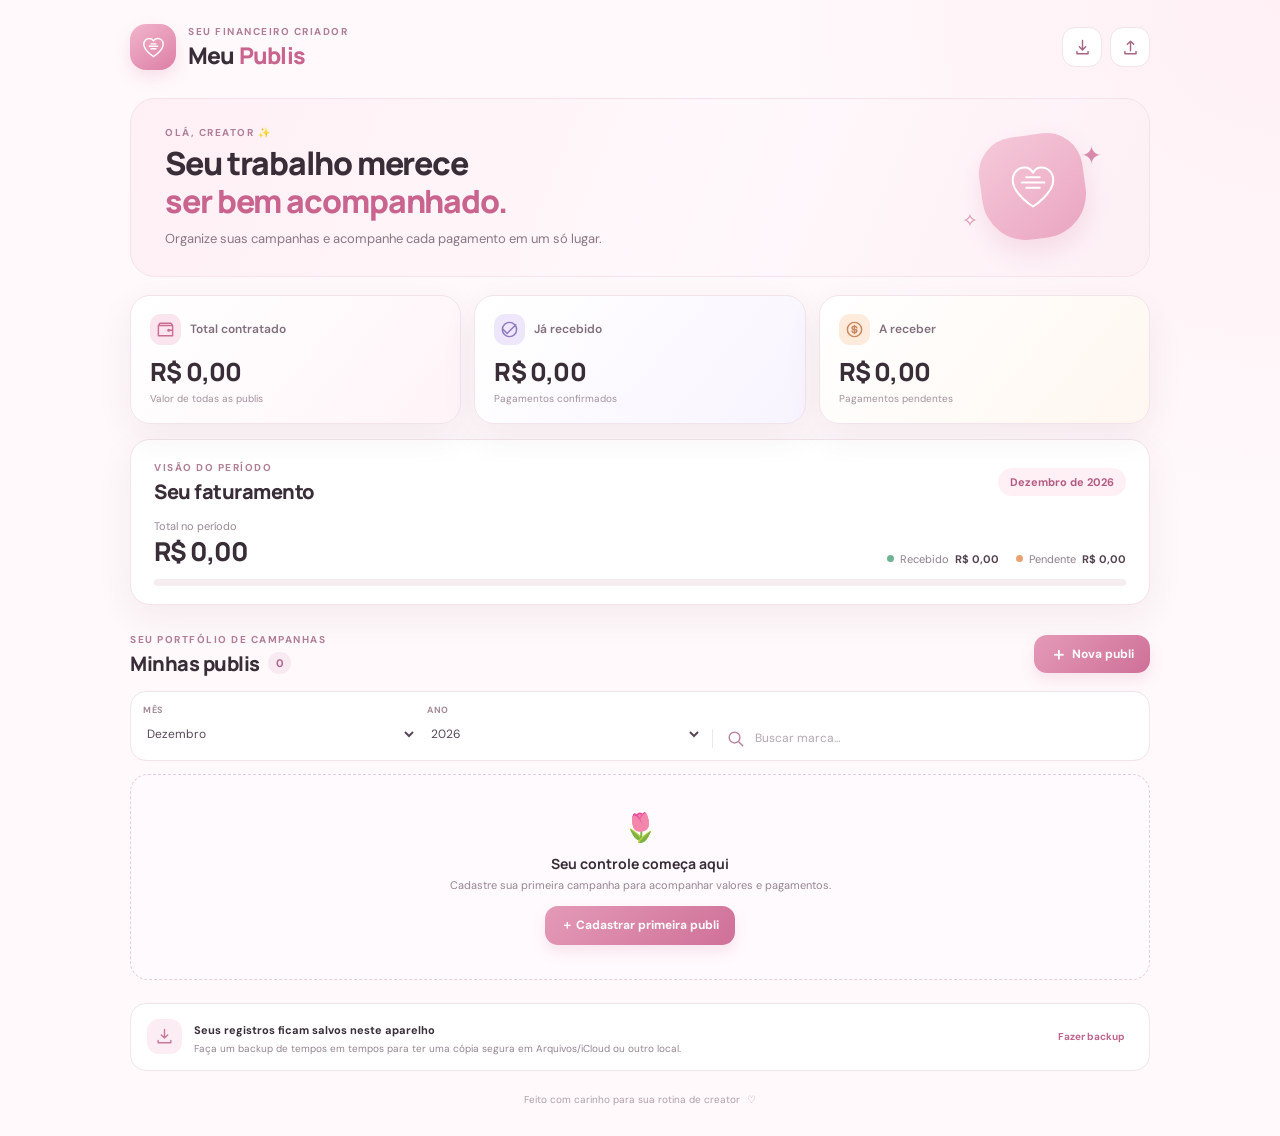
==== index.html @ b31a3805 "Add files via upload" ====
<!doctype html>
<html lang="pt-BR">
<head>
  <meta charset="utf-8">
  <meta name="viewport" content="width=device-width, initial-scale=1, viewport-fit=cover">
  <meta name="theme-color" content="#fff7fa">
  <meta name="description" content="Controle financeiro das suas publis, campanhas e pagamentos.">
  <meta name="apple-mobile-web-app-capable" content="yes">
  <meta name="apple-mobile-web-app-status-bar-style" content="default">
  <meta name="apple-mobile-web-app-title" content="Meu Publis">
  <link rel="manifest" href="manifest.webmanifest">
  <link rel="icon" href="icon.svg" type="image/svg+xml">
  <link rel="apple-touch-icon" href="apple-touch-icon.png">
  <link rel="stylesheet" href="styles.css">
  <title>Meu Publis — Controle financeiro</title>
</head>
<body>
  <div class="app-shell">
    <header class="topbar">
      <div class="brand-lockup">
        <div class="brand-mark" aria-hidden="true">
          <svg viewBox="0 0 48 48" role="img"><path d="M24 39S8 29 8 18.5C8 12.8 12.2 9 17.2 9c3.1 0 5.5 1.7 6.8 4.1C25.3 10.7 27.7 9 30.8 9 35.8 9 40 12.8 40 18.5 40 29 24 39 24 39Z"/><path d="M17 22h14M20 18h8M20 26h8"/></svg>
        </div>
        <div>
          <p class="eyebrow">SEU FINANCEIRO CRIADOR</p>
          <h1>Meu <span>Publis</span></h1>
        </div>
      </div>
      <div class="top-actions">
        <button class="icon-button" id="exportButton" aria-label="Exportar backup" title="Exportar backup">
          <svg viewBox="0 0 24 24" aria-hidden="true"><path d="M12 3v12m0 0 4-4m-4 4-4-4M5 17v3h14v-3"/></svg>
        </button>
        <button class="icon-button" id="importButton" aria-label="Restaurar backup" title="Restaurar backup">
          <svg viewBox="0 0 24 24" aria-hidden="true"><path d="M12 16V4m0 0 4 4m-4-4L8 8M5 17v3h14v-3"/></svg>
        </button>
        <input id="importFile" type="file" accept=".json,application/json" hidden>
      </div>
    </header>

    <main>
      <section class="welcome-row">
        <div>
          <p class="eyebrow">OLÁ, CREATOR ✨</p>
          <h2>Seu trabalho merece<br><span>ser bem acompanhado.</span></h2>
          <p class="welcome-copy">Organize suas campanhas e acompanhe cada pagamento em um só lugar.</p>
        </div>
        <div class="welcome-art" aria-hidden="true">
          <span class="sparkle sparkle-one">✦</span>
          <span class="sparkle sparkle-two">✧</span>
          <div class="art-circle"><svg viewBox="0 0 80 80"><path d="M40 66S13 49 13 31c0-10 7-17 16-17 5 0 9 3 11 7 2-4 6-7 11-7 9 0 16 7 16 17 0 18-27 35-27 35Z"/><path d="M25 34h30M31 27h18M31 41h18"/></svg></div>
        </div>
      </section>

      <section class="stats-grid" aria-label="Resumo financeiro geral">
        <article class="stat-card stat-pink">
          <div class="stat-head"><span class="stat-icon"><svg viewBox="0 0 24 24"><path d="M3 7h18v13H3zM3 7l2-3h14l2 3M16 13h5"/><circle cx="16" cy="13" r="1"/></svg></span><span class="stat-label">Total contratado</span></div>
          <strong id="totalContracted">R$ 0,00</strong>
          <small>Valor de todas as publis</small>
        </article>
        <article class="stat-card stat-lilac">
          <div class="stat-head"><span class="stat-icon"><svg viewBox="0 0 24 24"><path d="M20 6 9 17l-5-5"/><circle cx="12" cy="12" r="9"/></svg></span><span class="stat-label">Já recebido</span></div>
          <strong id="totalReceived">R$ 0,00</strong>
          <small>Pagamentos confirmados</small>
        </article>
        <article class="stat-card stat-peach">
          <div class="stat-head"><span class="stat-icon"><svg viewBox="0 0 24 24"><circle cx="12" cy="12" r="9"/><path d="M12 7v10m3-7c0-1.1-1.3-2-3-2s-3 .9-3 2 1 2 3 2 3 .9 3 2-1.3 2-3 2-3-.9-3-2"/></svg></span><span class="stat-label">A receber</span></div>
          <strong id="totalPending">R$ 0,00</strong>
          <small>Pagamentos pendentes</small>
        </article>
      </section>

      <section class="period-panel">
        <div class="section-title-row">
          <div>
            <p class="eyebrow">VISÃO DO PERÍODO</p>
            <h3>Seu faturamento</h3>
          </div>
          <span class="period-chip" id="periodLabel">Este mês</span>
        </div>
        <div class="period-total-row">
          <div>
            <span class="muted-label">Total no período</span>
            <strong id="periodTotal">R$ 0,00</strong>
          </div>
          <div class="period-mini-stats">
            <div><span class="dot dot-green"></span><span>Recebido <b id="periodReceived">R$ 0,00</b></span></div>
            <div><span class="dot dot-orange"></span><span>Pendente <b id="periodPending">R$ 0,00</b></span></div>
          </div>
        </div>
        <div class="progress-track"><div id="periodProgress" class="progress-fill" style="width:0%"></div></div>
      </section>

      <section class="campaign-section">
        <div class="section-title-row list-heading">
          <div>
            <p class="eyebrow">SEU PORTFÓLIO DE CAMPANHAS</p>
            <h3>Minhas publis <span id="campaignCount" class="count-pill">0</span></h3>
          </div>
          <button class="primary-button" id="newCampaignButton"><span class="plus">＋</span> Nova publi</button>
        </div>

        <div class="filters-card">
          <label class="filter-field"><span>Mês</span><select id="monthFilter" aria-label="Filtrar por mês">
            <option value="all">Todos os meses</option>
            <option value="0">Janeiro</option><option value="1">Fevereiro</option><option value="2">Março</option><option value="3">Abril</option><option value="4">Maio</option><option value="5">Junho</option><option value="6">Julho</option><option value="7">Agosto</option><option value="8">Setembro</option><option value="9">Outubro</option><option value="10">Novembro</option><option value="11">Dezembro</option>
          </select></label>
          <label class="filter-field"><span>Ano</span><select id="yearFilter" aria-label="Filtrar por ano"><option value="all">Todos os anos</option></select></label>
          <label class="search-field"><span class="sr-only">Buscar marca ou entrega</span><svg viewBox="0 0 24 24" aria-hidden="true"><circle cx="10.8" cy="10.8" r="6.8"/><path d="m16 16 5 5"/></svg><input id="searchInput" type="search" placeholder="Buscar marca..." autocomplete="off"></label>
        </div>

        <div id="campaignList" class="campaign-list" aria-live="polite"></div>
      </section>

      <section class="backup-note">
        <div class="backup-icon"><svg viewBox="0 0 24 24"><path d="M12 3v11m0 0 4-4m-4 4-4-4M4 17v3h16v-3"/></svg></div>
        <div><strong>Seus registros ficam salvos neste aparelho</strong><p>Faça um backup de tempos em tempos para ter uma cópia segura em Arquivos/iCloud ou outro local.</p></div>
        <button id="backupNoteButton" class="text-button">Fazer backup</button>
      </section>
    </main>

    <footer class="app-footer"><span>Feito com carinho para sua rotina de creator</span><span>♡</span></footer>
  </div>

  <div class="modal-backdrop" id="campaignModal" hidden>
    <section class="modal-card" role="dialog" aria-modal="true" aria-labelledby="modalTitle">
      <div class="modal-header"><div><p class="eyebrow">NOVA CAMPANHA</p><h2 id="modalTitle">Cadastrar publi</h2></div><button class="close-button" id="closeModalButton" aria-label="Fechar">×</button></div>
      <form id="campaignForm">
        <input id="campaignId" type="hidden">
        <label class="form-field"><span>Marca ou cliente <b>*</b></span><input id="brandInput" type="text" maxlength="90" placeholder="Ex.: Ruby Rose" required></label>
        <div class="form-row">
          <label class="form-field"><span>Valor da publi (R$) <b>*</b></span><input id="amountInput" type="number" min="0.01" step="0.01" inputmode="decimal" placeholder="0,00" required></label>
          <label class="form-field"><span>Data da campanha <b>*</b></span><input id="dateInput" type="date" required></label>
        </div>
        <label class="form-field"><span>Tipo de entrega <b>*</b></span><select id="deliveryInput" required>
          <option value="">Selecione uma entrega</option><option>Reels</option><option>Stories</option><option>UGC</option><option>Provador</option><option>Reels + Stories</option><option>Combo de conteúdos</option><option>Foto / Carrossel</option><option>Presença em evento</option><option>Outro</option>
        </select></label>
        <label class="form-field"><span>Detalhes da entrega <small>(opcional)</small></span><textarea id="detailsInput" rows="2" maxlength="350" placeholder="Ex.: 1 Reels + 3 Stories, com cupom... "></textarea></label>
        <fieldset class="payment-fieldset"><legend>Status do pagamento</legend>
          <label class="status-option"><input type="radio" name="paymentStatus" value="pending" checked><span class="status-radio"></span><span><b>Pendente</b><small>Ainda falta receber</small></span></label>
          <label class="status-option"><input type="radio" name="paymentStatus" value="received"><span class="status-radio"></span><span><b>Recebido</b><small>Pagamento confirmado</small></span></label>
        </fieldset>
        <div class="modal-actions"><button type="button" class="secondary-button" id="cancelModalButton">Cancelar</button><button type="submit" class="primary-button">Salvar publi</button></div>
      </form>
    </section>
  </div>

  <div class="toast" id="toast" role="status" aria-live="polite"></div>
  <script src="app.js" defer></script>
</body>
</html>
---- styles.css ----
@import url('https://fonts.googleapis.com/css2?family=DM+Sans:wght@400;500;600;700&family=Manrope:wght@400;500;600;700;800&display=swap');
:root{--ink:#392d38;--muted:#8d7d89;--pink:#df7fa5;--pink-dark:#c8648e;--pink-light:#fff0f5;--line:#f1e4eb;--white:#fff;--green:#4b9b78;--orange:#d98b58;--shadow:0 12px 34px rgba(111,69,90,.08)}
*{box-sizing:border-box}html{min-height:100%;background:#fff9fb}body{margin:0;color:var(--ink);font-family:'DM Sans',-apple-system,BlinkMacSystemFont,'Segoe UI',sans-serif;background:radial-gradient(circle at 100% 0%,#fff0f5 0,transparent 33rem),#fff9fb;min-height:100vh}button,input,select,textarea{font:inherit}button{cursor:pointer}.app-shell{width:min(100%,1080px);margin:0 auto;padding:24px 30px 26px}.topbar{display:flex;align-items:center;justify-content:space-between;margin-bottom:28px}.brand-lockup{display:flex;align-items:center;gap:12px}.brand-mark{width:46px;height:46px;border-radius:16px;background:linear-gradient(145deg,#f2b5cc,#dc7fa5);display:grid;place-items:center;box-shadow:0 7px 16px #dc7fa533}.brand-mark svg{width:29px;fill:none;stroke:#fff;stroke-width:2.3;stroke-linecap:round;stroke-linejoin:round}.eyebrow{margin:0 0 5px;color:#b07d96;font-size:10px;font-weight:700;letter-spacing:1.5px}.brand-lockup h1{font:800 23px/1.1 Manrope,sans-serif;margin:0;letter-spacing:-.8px}.brand-lockup h1 span,.welcome-row h2 span{color:var(--pink-dark)}.top-actions{display:flex;gap:8px}.icon-button{width:40px;height:40px;border-radius:13px;border:1px solid var(--line);background:#fff;color:#a76586;display:grid;place-items:center;transition:.2s}.icon-button:hover{background:var(--pink-light);border-color:#edc8d8}.icon-button svg,.stat-icon svg,.backup-icon svg,.search-field svg{width:19px;height:19px;fill:none;stroke:currentColor;stroke-width:1.8;stroke-linecap:round;stroke-linejoin:round}.welcome-row{display:flex;justify-content:space-between;align-items:center;background:linear-gradient(112deg,#fff0f5,#fff8fb 58%,#fdf0f5);border:1px solid #f8e3ec;border-radius:25px;padding:27px 34px;margin-bottom:18px;overflow:hidden;position:relative}.welcome-row h2{font:800 clamp(24px,4vw,32px)/1.2 Manrope,sans-serif;letter-spacing:-1.1px;margin:0 0 8px}.welcome-copy{font-size:13px;color:#8b7784;margin:0;max-width:470px;line-height:1.55}.welcome-art{width:145px;height:110px;position:relative;display:grid;place-items:center;margin-right:10px}.art-circle{height:104px;width:104px;border-radius:36px 36px 44px 44px;transform:rotate(-8deg);display:grid;place-items:center;background:linear-gradient(145deg,#f5c9da,#eaa5c0);box-shadow:0 12px 24px #d87ea533}.art-circle svg{width:60px;fill:none;stroke:#fff;stroke-width:2.7;stroke-linecap:round;stroke-linejoin:round;transform:rotate(8deg)}.sparkle{position:absolute;color:#d98aac;font-size:25px}.sparkle-one{right:3px;top:7px}.sparkle-two{left:2px;bottom:9px;font-size:19px}.stats-grid{display:grid;grid-template-columns:repeat(3,1fr);gap:13px;margin-bottom:15px}.stat-card{border:1px solid var(--line);border-radius:20px;padding:18px 19px;background:#fff;box-shadow:var(--shadow);min-width:0}.stat-pink{background:linear-gradient(130deg,#fff,#fff4f8)}.stat-lilac{background:linear-gradient(130deg,#fff,#f8f4ff)}.stat-peach{background:linear-gradient(130deg,#fff,#fff7f0)}.stat-head{display:flex;align-items:center;gap:9px;margin-bottom:12px}.stat-icon{width:31px;height:31px;border-radius:11px;background:#fae4ed;color:#c96d95;display:grid;place-items:center;flex:0 0 auto}.stat-lilac .stat-icon{background:#eee7fc;color:#8d77bf}.stat-peach .stat-icon{background:#ffebdc;color:#c8885e}.stat-label{font-size:12px;font-weight:600;color:#806f7b}.stat-card strong{font:800 clamp(20px,2.8vw,25px)/1.2 Manrope,sans-serif;display:block;white-space:nowrap;overflow:hidden;text-overflow:ellipsis;letter-spacing:-.8px}.stat-card small{display:block;font-size:10px;color:#a3919c;margin-top:5px}.period-panel{padding:21px 23px 18px;border:1px solid var(--line);border-radius:20px;background:#fff;box-shadow:var(--shadow);margin-bottom:28px}.section-title-row{display:flex;justify-content:space-between;align-items:center;gap:12px}.section-title-row h3{font:800 20px/1.25 Manrope,sans-serif;letter-spacing:-.5px;margin:0}.period-chip{background:#fff0f5;color:#b45b82;border-radius:30px;padding:7px 12px;font-size:11px;font-weight:700}.period-total-row{display:flex;justify-content:space-between;align-items:flex-end;margin:15px 0 13px}.muted-label{display:block;color:#988792;font-size:11px;margin-bottom:4px}.period-total-row>div:first-child strong{font:800 26px/1.1 Manrope,sans-serif;letter-spacing:-1px}.period-mini-stats{display:flex;gap:17px;font-size:11px;color:#8e818b}.period-mini-stats>div{display:flex;align-items:center;gap:6px}.period-mini-stats b{color:#544451;margin-left:3px}.dot{display:inline-block;width:7px;height:7px;border-radius:50%}.dot-green{background:#6eb493}.dot-orange{background:#e8a16f}.progress-track{height:7px;background:#f6edf1;border-radius:20px;overflow:hidden}.progress-fill{height:100%;border-radius:20px;background:linear-gradient(90deg,#e7a0bb,#cb6d98);transition:width .25s}.campaign-section{margin-bottom:23px}.list-heading{margin-bottom:15px}.list-heading h3{display:flex;align-items:center;gap:8px}.count-pill{font:700 11px 'DM Sans',sans-serif;color:#ae6687;background:#f9e9f0;padding:4px 8px;border-radius:20px}.primary-button{border:0;border-radius:13px;background:linear-gradient(135deg,#e49ab7,#cf7098);color:white;padding:11px 16px;font-size:12px;font-weight:700;box-shadow:0 7px 14px #d37b9e2b;transition:transform .15s,filter .15s;display:inline-flex;align-items:center;justify-content:center;gap:5px}.primary-button:hover{filter:brightness(.98);transform:translateY(-1px)}.plus{font-size:17px;line-height:12px}.filters-card{display:grid;grid-template-columns:1fr 1fr 1.55fr;gap:10px;padding:12px;border:1px solid var(--line);background:#fff;border-radius:16px;margin-bottom:13px}.filter-field{display:flex;flex-direction:column;gap:4px;min-width:0}.filter-field span{font-size:9px;font-weight:700;letter-spacing:.5px;text-transform:uppercase;color:#a48c99}.filter-field select,.search-field input{border:0;outline:0;background:#fff;color:#594957;font-size:12px;width:100%;min-width:0}.filter-field select{height:28px}.search-field{align-self:end;display:flex;align-items:center;gap:8px;border-left:1px solid var(--line);padding-left:13px;min-width:0}.search-field svg{color:#ba85a0;flex:0 0 auto}.search-field input::placeholder{color:#b6a7b0}.campaign-list{display:grid;gap:10px}.campaign-card{background:#fff;border:1px solid var(--line);border-radius:17px;padding:15px 17px;display:grid;grid-template-columns:minmax(0,1fr) auto;gap:12px;box-shadow:0 5px 17px rgba(111,69,90,.045)}.campaign-main{min-width:0}.campaign-title-row{display:flex;align-items:center;gap:9px;flex-wrap:wrap;margin-bottom:6px}.campaign-title{font:700 14px/1.3 Manrope,sans-serif;overflow-wrap:anywhere}.status-badge{font-size:9px;font-weight:700;border-radius:30px;padding:5px 8px;white-space:nowrap}.status-pending{background:#fff1e6;color:#bf7947}.status-received{background:#eaf6ef;color:#4d9574}.campaign-meta{display:flex;flex-wrap:wrap;gap:7px 13px;color:#94838e;font-size:10px}.campaign-meta span{display:inline-flex;align-items:center;gap:4px}.campaign-meta svg{width:12px;height:12px;stroke:currentColor;fill:none;stroke-width:1.8}.campaign-details{font-size:11px;color:#8f7f89;margin:8px 0 0;line-height:1.45;overflow-wrap:anywhere}.campaign-side{display:flex;flex-direction:column;align-items:flex-end;justify-content:space-between;gap:12px}.campaign-amount{font:800 16px Manrope,sans-serif;white-space:nowrap;color:#4d3d49}.card-actions{display:flex;gap:5px}.small-action{border:1px solid #f1e2e9;background:#fffafd;border-radius:9px;color:#a66b87;padding:6px 8px;font-size:10px;font-weight:600}.small-action:hover{background:#fff0f5}.empty-state{padding:34px 18px;border:1px dashed #ebccd9;border-radius:18px;text-align:center;background:#fffafd}.empty-emoji{font-size:28px;margin-bottom:8px}.empty-state strong{font:700 14px Manrope,sans-serif;display:block;margin-bottom:5px}.empty-state p{font-size:11px;color:#968691;margin:0 0 14px}.backup-note{display:flex;align-items:center;gap:12px;padding:14px 16px;background:#fff;border:1px solid var(--line);border-radius:16px}.backup-icon{width:35px;height:35px;border-radius:12px;background:#fbedf3;color:#c9789b;display:grid;place-items:center;flex:0 0 auto}.backup-note strong{font-size:11px}.backup-note p{font-size:10px;color:#958590;margin:3px 0 0;line-height:1.4}.text-button{margin-left:auto;border:0;background:none;color:#bd658d;font-weight:700;font-size:10px;white-space:nowrap;padding:8px}.app-footer{display:flex;justify-content:center;gap:7px;color:#b09eaa;font-size:10px;padding:22px 0 4px}.app-footer span:last-child{color:#d78aaa}.modal-backdrop{position:fixed;inset:0;background:rgba(54,37,49,.42);z-index:20;display:flex;align-items:center;justify-content:center;padding:18px;overflow:auto}.modal-backdrop[hidden]{display:none}.modal-card{width:min(100%,520px);max-height:min(92dvh,850px);overflow:auto;background:#fff;border-radius:23px;padding:23px 24px;box-shadow:0 24px 80px #4222383b;animation:pop .18s ease}@keyframes pop{from{opacity:0;transform:translateY(9px)}to{opacity:1;transform:translateY(0)}}.modal-header{display:flex;justify-content:space-between;align-items:flex-start;margin-bottom:19px}.modal-header h2{font:800 22px Manrope,sans-serif;margin:0;letter-spacing:-.7px}.close-button{border:0;background:#fff2f6;color:#a65f80;border-radius:50%;width:32px;height:32px;font-size:23px;line-height:1}.form-field{display:flex;flex-direction:column;gap:7px;margin-bottom:13px;min-width:0}.form-field>span,.payment-fieldset legend{font-size:11px;font-weight:700;color:#665362}.form-field b{color:#d6789e}.form-field small{color:#a3929d;font-weight:400}.form-field input,.form-field select,.form-field textarea{width:100%;border:1px solid #efdee7;border-radius:11px;padding:11px 12px;color:#4e3e4a;background:#fffdfd;outline:none;font-size:12px;min-height:41px}.form-field textarea{resize:vertical;line-height:1.4}.form-field input:focus,.form-field select:focus,.form-field textarea:focus{border-color:#d78cab;box-shadow:0 0 0 3px #fbeaf1}.form-row{display:grid;grid-template-columns:1fr 1fr;gap:12px}.payment-fieldset{border:0;padding:0;margin:4px 0 18px}.payment-fieldset legend{margin-bottom:9px}.status-option{display:inline-flex;align-items:center;gap:8px;border:1px solid #f0e3e9;border-radius:12px;padding:9px 12px;margin:0 6px 0 0;cursor:pointer;min-width:145px}.status-option input{position:absolute;opacity:0;pointer-events:none}.status-radio{width:14px;height:14px;border-radius:50%;border:1.5px solid #d5c1cc;position:relative}.status-option input:checked+.status-radio{border-color:#d57c9f}.status-option input:checked+.status-radio:after{content:'';position:absolute;inset:3px;border-radius:50%;background:#d57c9f}.status-option b{display:block;font-size:10px}.status-option small{display:block;font-size:9px;color:#a18f9a;margin-top:2px}.status-option:has(input:checked){background:#fff5f8;border-color:#e9c2d2}.modal-actions{display:flex;justify-content:flex-end;gap:8px;padding-top:5px}.secondary-button{border:1px solid #efdee7;background:#fff;color:#8a7884;border-radius:12px;padding:10px 16px;font-size:11px;font-weight:700}.modal-actions .primary-button{min-width:130px}.toast{position:fixed;z-index:30;left:50%;bottom:22px;transform:translate(-50%,20px);padding:11px 16px;border-radius:12px;background:#493b47;color:#fff;font-size:11px;box-shadow:0 8px 25px #34242f30;opacity:0;pointer-events:none;transition:.22s;max-width:calc(100% - 32px);text-align:center}.toast.show{opacity:1;transform:translate(-50%,0)}.sr-only{position:absolute;width:1px;height:1px;padding:0;margin:-1px;overflow:hidden;clip:rect(0,0,0,0);white-space:nowrap;border:0}
@media(max-width:650px){.app-shell{padding:17px 15px 20px}.topbar{margin-bottom:18px}.brand-mark{width:42px;height:42px}.brand-lockup h1{font-size:21px}.welcome-row{padding:21px 19px;border-radius:21px;margin-bottom:12px}.welcome-row h2{font-size:24px}.welcome-copy{font-size:11px;max-width:260px}.welcome-art{width:90px;height:85px;margin:0 -8px 0 0}.art-circle{width:77px;height:77px;border-radius:27px}.art-circle svg{width:49px}.sparkle-one{right:-2px;top:0}.sparkle-two{left:-2px;bottom:2px}.stats-grid{gap:7px;margin-bottom:11px}.stat-card{padding:12px 10px;border-radius:15px}.stat-head{gap:5px;margin-bottom:10px;align-items:center}.stat-icon{width:25px;height:25px;border-radius:9px}.stat-icon svg{width:15px;height:15px}.stat-label{font-size:9px;line-height:1.2}.stat-card strong{font-size:clamp(13px,4.3vw,18px);letter-spacing:-.6px}.stat-card small{font-size:8px;line-height:1.3}.period-panel{padding:17px 16px 15px;margin-bottom:23px;border-radius:17px}.section-title-row h3{font-size:18px}.period-total-row{margin:14px 0 12px;align-items:flex-start;gap:8px;flex-direction:column}.period-total-row>div:first-child strong{font-size:24px}.period-mini-stats{gap:15px;font-size:10px}.list-heading{align-items:flex-end}.list-heading .eyebrow{font-size:9px;letter-spacing:1px}.list-heading h3{font-size:18px}.primary-button{padding:10px 11px;font-size:10px;border-radius:11px}.filters-card{grid-template-columns:1fr 1fr;gap:9px;padding:10px}.search-field{grid-column:1/-1;border-left:0;border-top:1px solid var(--line);padding:9px 1px 0}.campaign-card{padding:13px;border-radius:15px;gap:7px}.campaign-title{font-size:13px}.campaign-amount{font-size:14px}.campaign-meta{font-size:9px;gap:6px 10px}.campaign-details{font-size:10px}.small-action{font-size:9px;padding:6px}.backup-note{align-items:flex-start;padding:13px;gap:9px}.backup-note strong{font-size:10px}.backup-note p{font-size:9px}.text-button{padding:4px 0;font-size:9px}.app-footer{font-size:9px}.modal-backdrop{align-items:flex-end;padding:0}.modal-card{width:100%;max-height:94dvh;border-radius:23px 23px 0 0;padding:21px 18px calc(18px + env(safe-area-inset-bottom));}.modal-header h2{font-size:20px}.form-row{gap:8px}.form-field input,.form-field select,.form-field textarea{font-size:16px}.status-option{min-width:calc(50% - 5px);margin-right:4px;padding:9px 8px}.modal-actions{position:sticky;bottom:0;background:#fff;padding:10px 0 max(5px,env(safe-area-inset-bottom))}.modal-actions .primary-button,.secondary-button{font-size:11px}.toast{bottom:calc(14px + env(safe-area-inset-bottom))}}
@media(max-width:370px){.welcome-art{display:none}.stats-grid{grid-template-columns:1fr}.stat-card{padding:13px}.stat-head{margin-bottom:6px}.stat-card strong{font-size:20px}.stat-card small{font-size:9px}.period-mini-stats{flex-direction:column;gap:7px}.campaign-card{grid-template-columns:minmax(0,1fr)}.campaign-side{flex-direction:row;align-items:center}.campaign-side .card-actions{margin-left:auto}}
@media(prefers-reduced-motion:reduce){*,*:before,*:after{animation-duration:.01ms!important;transition-duration:.01ms!important;scroll-behavior:auto!important}}
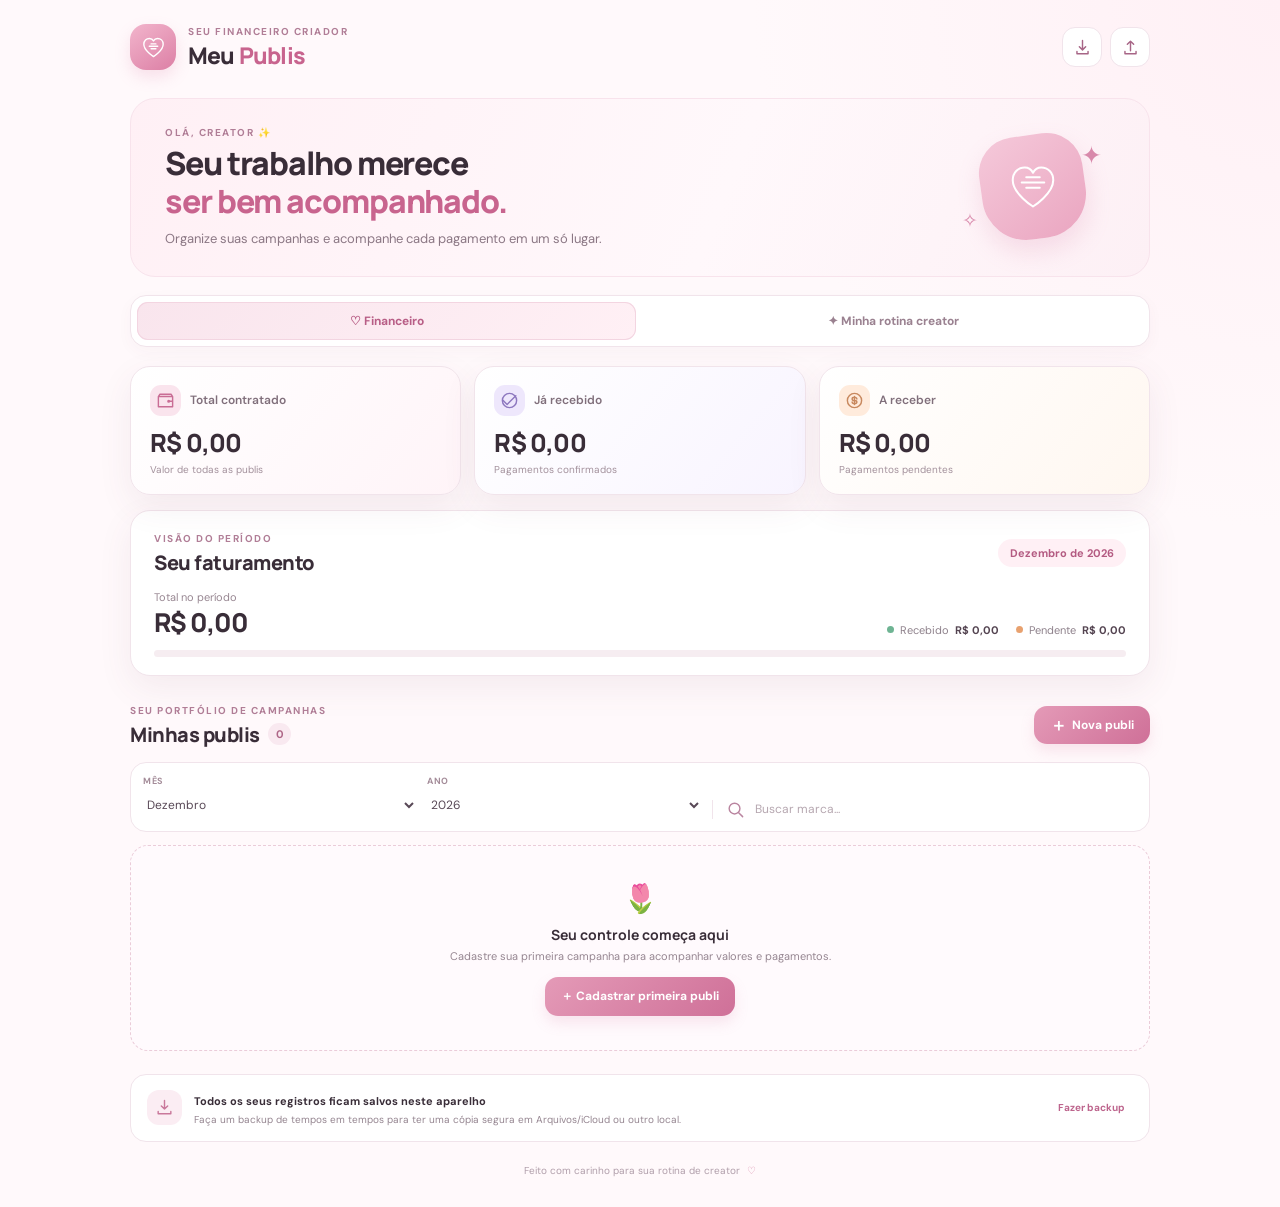
==== commit 181fa34a: "Add files via upload" ====
--- a/index.html
+++ b/index.html
@@ -4,7 +4,7 @@
   <meta charset="utf-8">
   <meta name="viewport" content="width=device-width, initial-scale=1, viewport-fit=cover">
   <meta name="theme-color" content="#fff7fa">
-  <meta name="description" content="Controle financeiro das suas publis, campanhas e pagamentos.">
+  <meta name="description" content="Organize seu financeiro, permutas, eventos, reuniões e afiliações como creator.">
   <meta name="apple-mobile-web-app-capable" content="yes">
   <meta name="apple-mobile-web-app-status-bar-style" content="default">
   <meta name="apple-mobile-web-app-title" content="Meu Publis">
@@ -12,7 +12,7 @@
   <link rel="icon" href="icon.svg" type="image/svg+xml">
   <link rel="apple-touch-icon" href="apple-touch-icon.png">
   <link rel="stylesheet" href="styles.css">
-  <title>Meu Publis — Controle financeiro</title>
+  <title>Meu Publis — Painel da Creator</title>
 </head>
 <body>
   <div class="app-shell">
@@ -51,6 +51,12 @@
         </div>
       </section>
 
+      <nav class="main-tabs" aria-label="Áreas do Meu Publis">
+        <button class="main-tab active" id="financeTab" type="button" aria-current="page">♡ Financeiro</button>
+        <button class="main-tab" id="creatorTab" type="button">✦ Minha rotina creator</button>
+      </nav>
+
+      <div id="financePage">
       <section class="stats-grid" aria-label="Resumo financeiro geral">
         <article class="stat-card stat-pink">
           <div class="stat-head"><span class="stat-icon"><svg viewBox="0 0 24 24"><path d="M3 7h18v13H3zM3 7l2-3h14l2 3M16 13h5"/><circle cx="16" cy="13" r="1"/></svg></span><span class="stat-label">Total contratado</span></div>
@@ -111,9 +117,44 @@
         <div id="campaignList" class="campaign-list" aria-live="polite"></div>
       </section>
 
+      </div>
+
+      <section id="creatorPage" class="creator-page" hidden>
+        <div class="creator-intro">
+          <div><p class="eyebrow">ALÉM DAS PUBLI</p><h3>Sua rotina de creator</h3><p>Cuide das parcerias, experiências, compromissos e oportunidades em um só lugar.</p></div>
+          <div class="creator-intro-art" aria-hidden="true">✿</div>
+        </div>
+        <div class="creator-summary-grid">
+          <article class="creator-summary-card"><span class="summary-emoji">🎁</span><span><small>Permutas</small><strong id="permutaCount">0</strong></span></article>
+          <article class="creator-summary-card"><span class="summary-emoji">📍</span><span><small>Eventos</small><strong id="eventCount">0</strong></span></article>
+          <article class="creator-summary-card"><span class="summary-emoji">☕</span><span><small>Reuniões</small><strong id="meetingCount">0</strong></span></article>
+          <article class="creator-summary-card"><span class="summary-emoji">🔗</span><span><small>Afiliações</small><strong id="affiliateCount">0</strong></span></article>
+        </div>
+        <div class="section-title-row creator-list-heading">
+          <div><p class="eyebrow">PARCERIAS E COMPROMISSOS</p><h3>Meu espaço creator <span id="creatorCount" class="count-pill">0</span></h3></div>
+          <button class="primary-button" id="newCreatorItemButton" type="button"><span class="plus">＋</span> Novo registro</button>
+        </div>
+        <div class="creator-filter-bar" role="group" aria-label="Filtrar por categoria">
+          <button type="button" class="category-chip active" data-type-filter="all">Tudo</button>
+          <button type="button" class="category-chip" data-type-filter="permuta">🎁 Permutas</button>
+          <button type="button" class="category-chip" data-type-filter="evento">📍 Eventos</button>
+          <button type="button" class="category-chip" data-type-filter="reuniao">☕ Reuniões</button>
+          <button type="button" class="category-chip" data-type-filter="afiliacao">🔗 Afiliações</button>
+        </div>
+        <div class="filters-card creator-filters-card">
+          <label class="filter-field"><span>Mês</span><select id="creatorMonthFilter" aria-label="Filtrar rotina por mês">
+            <option value="all">Todos os meses</option>
+            <option value="0">Janeiro</option><option value="1">Fevereiro</option><option value="2">Março</option><option value="3">Abril</option><option value="4">Maio</option><option value="5">Junho</option><option value="6">Julho</option><option value="7">Agosto</option><option value="8">Setembro</option><option value="9">Outubro</option><option value="10">Novembro</option><option value="11">Dezembro</option>
+          </select></label>
+          <label class="filter-field"><span>Ano</span><select id="creatorYearFilter" aria-label="Filtrar rotina por ano"><option value="all">Todos os anos</option></select></label>
+          <label class="search-field"><span class="sr-only">Buscar registro creator</span><svg viewBox="0 0 24 24" aria-hidden="true"><circle cx="10.8" cy="10.8" r="6.8"/><path d="m16 16 5 5"/></svg><input id="creatorSearchInput" type="search" placeholder="Buscar marca ou compromisso..." autocomplete="off"></label>
+        </div>
+        <div id="creatorItemList" class="creator-item-list" aria-live="polite"></div>
+      </section>
+
       <section class="backup-note">
         <div class="backup-icon"><svg viewBox="0 0 24 24"><path d="M12 3v11m0 0 4-4m-4 4-4-4M4 17v3h16v-3"/></svg></div>
-        <div><strong>Seus registros ficam salvos neste aparelho</strong><p>Faça um backup de tempos em tempos para ter uma cópia segura em Arquivos/iCloud ou outro local.</p></div>
+        <div><strong>Todos os seus registros ficam salvos neste aparelho</strong><p>Faça um backup de tempos em tempos para ter uma cópia segura em Arquivos/iCloud ou outro local.</p></div>
         <button id="backupNoteButton" class="text-button">Fazer backup</button>
       </section>
     </main>
@@ -144,6 +185,41 @@
     </section>
   </div>
 
+  <div class="modal-backdrop" id="creatorItemModal" hidden>
+    <section class="modal-card creator-modal-card" role="dialog" aria-modal="true" aria-labelledby="creatorModalTitle">
+      <div class="modal-header"><div><p class="eyebrow">SUA ROTINA DE CREATOR</p><h2 id="creatorModalTitle">Novo registro</h2></div><button class="close-button" id="closeCreatorModalButton" aria-label="Fechar">×</button></div>
+      <form id="creatorItemForm">
+        <input id="creatorItemId" type="hidden">
+        <label class="form-field"><span>Categoria <b>*</b></span><select id="creatorTypeInput" required><option value="permuta">🎁 Permuta</option><option value="evento">📍 Evento presencial</option><option value="reuniao">☕ Reunião</option><option value="afiliacao">🔗 Afiliação</option></select></label>
+        <label class="form-field"><span id="creatorTitleLabel">Marca parceira <b>*</b></span><input id="creatorTitleInput" type="text" maxlength="100" placeholder="Ex.: Marca parceira" required></label>
+        <div class="form-row">
+          <label class="form-field"><span id="creatorDateLabel">Data <b>*</b></span><input id="creatorDateInput" type="date" required></label>
+          <label class="form-field"><span>Status</span><select id="creatorStatusInput"></select></label>
+        </div>
+        <div id="permutaFields" class="creator-dynamic-fields">
+          <label class="form-field"><span>Produto ou serviço recebido</span><input id="exchangeItemInput" type="text" maxlength="120" placeholder="Ex.: Kit de skincare"></label>
+          <div class="form-row">
+            <label class="form-field"><span>Valor estimado (R$)</span><input id="exchangeValueInput" type="number" min="0" step="0.01" inputmode="decimal" placeholder="0,00"></label>
+            <label class="form-field"><span>Entrega combinada</span><input id="exchangeDeliveryInput" type="text" maxlength="100" placeholder="Ex.: 1 Reels + Stories"></label>
+          </div>
+        </div>
+        <div id="eventFields" class="creator-dynamic-fields" hidden>
+          <div class="form-row"><label class="form-field"><span>Horário</span><input id="eventTimeInput" type="time"></label><label class="form-field"><span>Local</span><input id="eventPlaceInput" type="text" maxlength="140" placeholder="Endereço ou espaço"></label></div>
+        </div>
+        <div id="meetingFields" class="creator-dynamic-fields" hidden>
+          <div class="form-row"><label class="form-field"><span>Horário</span><input id="meetingTimeInput" type="time"></label><label class="form-field"><span>Link ou local</span><input id="meetingPlaceInput" type="text" maxlength="180" placeholder="Link da reunião ou endereço"></label></div>
+        </div>
+        <div id="affiliateFields" class="creator-dynamic-fields" hidden>
+          <div class="form-row"><label class="form-field"><span>Cupom</span><input id="affiliateCouponInput" type="text" maxlength="60" placeholder="Ex.: LETICIA10"></label><label class="form-field"><span>Comissão (%)</span><input id="affiliateRateInput" type="number" min="0" max="100" step="0.1" inputmode="decimal" placeholder="Ex.: 10"></label></div>
+          <label class="form-field"><span>Link de afiliada</span><input id="affiliateLinkInput" type="url" maxlength="500" placeholder="https://..."></label>
+          <label class="form-field"><span>Vigência até <small>(opcional)</small></span><input id="affiliateEndDateInput" type="date"></label>
+        </div>
+        <label class="form-field"><span>Observações <small>(opcional)</small></span><textarea id="creatorDetailsInput" rows="3" maxlength="500" placeholder="Anote detalhes, contatos, combinados ou próximos passos..."></textarea></label>
+        <div class="modal-actions"><button type="button" class="secondary-button" id="cancelCreatorModalButton">Cancelar</button><button type="submit" class="primary-button">Salvar registro</button></div>
+      </form>
+    </section>
+  </div>
+
   <div class="toast" id="toast" role="status" aria-live="polite"></div>
   <script src="app.js" defer></script>
 </body>
--- a/styles.css
+++ b/styles.css
@@ -4,3 +4,73 @@
 @media(max-width:650px){.app-shell{padding:17px 15px 20px}.topbar{margin-bottom:18px}.brand-mark{width:42px;height:42px}.brand-lockup h1{font-size:21px}.welcome-row{padding:21px 19px;border-radius:21px;margin-bottom:12px}.welcome-row h2{font-size:24px}.welcome-copy{font-size:11px;max-width:260px}.welcome-art{width:90px;height:85px;margin:0 -8px 0 0}.art-circle{width:77px;height:77px;border-radius:27px}.art-circle svg{width:49px}.sparkle-one{right:-2px;top:0}.sparkle-two{left:-2px;bottom:2px}.stats-grid{gap:7px;margin-bottom:11px}.stat-card{padding:12px 10px;border-radius:15px}.stat-head{gap:5px;margin-bottom:10px;align-items:center}.stat-icon{width:25px;height:25px;border-radius:9px}.stat-icon svg{width:15px;height:15px}.stat-label{font-size:9px;line-height:1.2}.stat-card strong{font-size:clamp(13px,4.3vw,18px);letter-spacing:-.6px}.stat-card small{font-size:8px;line-height:1.3}.period-panel{padding:17px 16px 15px;margin-bottom:23px;border-radius:17px}.section-title-row h3{font-size:18px}.period-total-row{margin:14px 0 12px;align-items:flex-start;gap:8px;flex-direction:column}.period-total-row>div:first-child strong{font-size:24px}.period-mini-stats{gap:15px;font-size:10px}.list-heading{align-items:flex-end}.list-heading .eyebrow{font-size:9px;letter-spacing:1px}.list-heading h3{font-size:18px}.primary-button{padding:10px 11px;font-size:10px;border-radius:11px}.filters-card{grid-template-columns:1fr 1fr;gap:9px;padding:10px}.search-field{grid-column:1/-1;border-left:0;border-top:1px solid var(--line);padding:9px 1px 0}.campaign-card{padding:13px;border-radius:15px;gap:7px}.campaign-title{font-size:13px}.campaign-amount{font-size:14px}.campaign-meta{font-size:9px;gap:6px 10px}.campaign-details{font-size:10px}.small-action{font-size:9px;padding:6px}.backup-note{align-items:flex-start;padding:13px;gap:9px}.backup-note strong{font-size:10px}.backup-note p{font-size:9px}.text-button{padding:4px 0;font-size:9px}.app-footer{font-size:9px}.modal-backdrop{align-items:flex-end;padding:0}.modal-card{width:100%;max-height:94dvh;border-radius:23px 23px 0 0;padding:21px 18px calc(18px + env(safe-area-inset-bottom));}.modal-header h2{font-size:20px}.form-row{gap:8px}.form-field input,.form-field select,.form-field textarea{font-size:16px}.status-option{min-width:calc(50% - 5px);margin-right:4px;padding:9px 8px}.modal-actions{position:sticky;bottom:0;background:#fff;padding:10px 0 max(5px,env(safe-area-inset-bottom))}.modal-actions .primary-button,.secondary-button{font-size:11px}.toast{bottom:calc(14px + env(safe-area-inset-bottom))}}
 @media(max-width:370px){.welcome-art{display:none}.stats-grid{grid-template-columns:1fr}.stat-card{padding:13px}.stat-head{margin-bottom:6px}.stat-card strong{font-size:20px}.stat-card small{font-size:9px}.period-mini-stats{flex-direction:column;gap:7px}.campaign-card{grid-template-columns:minmax(0,1fr)}.campaign-side{flex-direction:row;align-items:center}.campaign-side .card-actions{margin-left:auto}}
 @media(prefers-reduced-motion:reduce){*,*:before,*:after{animation-duration:.01ms!important;transition-duration:.01ms!important;scroll-behavior:auto!important}}
+
+/* Área adicional: rotina da creator */
+[hidden]{display:none!important}
+.main-tabs{display:flex;gap:8px;padding:6px;background:#fff;border:1px solid var(--line);border-radius:16px;margin:0 0 19px;box-shadow:0 5px 16px rgba(111,69,90,.035)}
+.main-tab{flex:1;border:0;border-radius:11px;background:transparent;color:#9a8190;padding:11px 14px;font-size:12px;font-weight:700;transition:.18s}
+.main-tab.active{background:linear-gradient(135deg,#f9e5ed,#fff0f5);color:#b85e86;box-shadow:inset 0 0 0 1px #f3d5e1}
+.creator-page{margin-bottom:22px}
+.creator-intro{display:flex;justify-content:space-between;align-items:center;gap:18px;padding:23px 27px;margin-bottom:14px;border:1px solid #f4dfE8;border-radius:21px;background:linear-gradient(112deg,#fff,#fff3f7 65%,#f9efff);overflow:hidden}
+.creator-intro h3{font:800 23px/1.2 Manrope,sans-serif;letter-spacing:-.7px;margin:0 0 6px}
+.creator-intro p:last-child{color:#907d89;font-size:12px;margin:0;line-height:1.5;max-width:560px}
+.creator-intro-art{width:67px;height:67px;display:grid;place-items:center;flex:0 0 auto;border-radius:23px;background:linear-gradient(145deg,#f5c7da,#e9a5c2);color:#fff;font-size:38px;transform:rotate(8deg);box-shadow:0 10px 22px #d87ea52b}
+.creator-summary-grid{display:grid;grid-template-columns:repeat(4,1fr);gap:10px;margin-bottom:25px}
+.creator-summary-card{display:flex;align-items:center;gap:10px;padding:13px 14px;border:1px solid var(--line);border-radius:15px;background:#fff;box-shadow:0 5px 16px rgba(111,69,90,.035);min-width:0}
+.summary-emoji{width:35px;height:35px;border-radius:12px;background:#fff0f5;display:grid;place-items:center;font-size:17px;flex:0 0 auto}
+.creator-summary-card:nth-child(2) .summary-emoji{background:#fff2e9}.creator-summary-card:nth-child(3) .summary-emoji{background:#f1edff}.creator-summary-card:nth-child(4) .summary-emoji{background:#eaf6f0}
+.creator-summary-card small{display:block;color:#998692;font-size:10px;margin-bottom:2px}
+.creator-summary-card strong{font:800 19px/1 Manrope,sans-serif;color:#4c3a48}
+.creator-list-heading{margin-bottom:12px}
+.creator-filter-bar{display:flex;gap:7px;overflow-x:auto;padding:1px 1px 9px;margin-bottom:7px;scrollbar-width:thin}
+.category-chip{border:1px solid #f0e1e8;background:#fff;border-radius:30px;padding:8px 12px;color:#987f8d;font-size:10px;font-weight:700;white-space:nowrap;transition:.16s}
+.category-chip.active{border-color:#e8bfd0;background:#fff0f5;color:#b45e84;box-shadow:0 3px 10px #dc7fa51a}
+.creator-filters-card{margin-bottom:13px}
+.creator-item-list{display:grid;gap:10px}
+.creator-item-card{display:grid;grid-template-columns:39px minmax(0,1fr) auto;align-items:start;gap:12px;padding:15px 16px;background:#fff;border:1px solid var(--line);border-radius:17px;box-shadow:0 5px 17px rgba(111,69,90,.045)}
+.creator-item-icon{width:37px;height:37px;display:grid;place-items:center;border-radius:12px;background:#fff0f5;font-size:18px}
+.creator-evento .creator-item-icon{background:#fff1e8}.creator-reuniao .creator-item-icon{background:#f1edff}.creator-afiliacao .creator-item-icon{background:#eaf6f0}
+.creator-item-main{min-width:0}
+.creator-item-title-row{display:flex;align-items:center;gap:8px;flex-wrap:wrap;margin-bottom:5px}
+.creator-type-label{color:#aa7991;font-size:9px;font-weight:800;text-transform:uppercase;letter-spacing:.7px}
+.creator-status{display:inline-flex;align-items:center;border-radius:20px;padding:4px 8px;background:#f6eff3;color:#947c8a;font-size:9px;font-weight:700}
+.creator-status.status-concluida,.creator-status.status-realizado,.creator-status.status-ativa{background:#eaf6ef;color:#4d9574}
+.creator-status.status-cancelada,.creator-status.status-encerrada{background:#f7ecef;color:#a66c82}
+.creator-status.status-produto-a-caminho,.creator-status.status-produto-recebido,.creator-status.status-confirmado,.creator-status.status-agendada,.creator-status.status-convite-recebido{background:#fff2e7;color:#b77849}
+.creator-item-main h4{font:700 14px/1.3 Manrope,sans-serif;margin:0 0 6px;color:#493947;overflow-wrap:anywhere}
+.creator-item-meta{display:flex;flex-wrap:wrap;gap:6px 12px;color:#92818c;font-size:10px}
+.creator-subline{font-size:10px;line-height:1.45;color:#8c7885;margin:7px 0 0;overflow-wrap:anywhere}
+.creator-link{display:inline-block;margin-top:7px;color:#b85f87;font-size:10px;font-weight:700;text-decoration:none;overflow-wrap:anywhere}
+.creator-link:hover{text-decoration:underline}
+.creator-item-actions{display:flex;gap:5px;align-self:end}
+.creator-backup-note{margin-top:15px}
+.creator-dynamic-fields{padding:10px 12px 1px;margin:2px 0 13px;border:1px solid #f4e5ec;border-radius:13px;background:#fffafd}
+.creator-dynamic-fields .form-field:last-child{margin-bottom:10px}
+.creator-modal-card{width:min(100%,560px)}
+@media(max-width:650px){
+  .main-tabs{margin-bottom:14px;padding:5px;border-radius:14px}
+  .main-tab{padding:10px 7px;font-size:10px}
+  .creator-intro{padding:18px 17px;border-radius:18px}
+  .creator-intro h3{font-size:20px}
+  .creator-intro p:last-child{font-size:10px;max-width:250px}
+  .creator-intro-art{width:53px;height:53px;border-radius:18px;font-size:30px}
+  .creator-summary-grid{grid-template-columns:repeat(2,1fr);gap:7px;margin-bottom:22px}
+  .creator-summary-card{padding:10px;gap:8px;border-radius:13px}
+  .summary-emoji{width:31px;height:31px;border-radius:10px;font-size:15px}
+  .creator-summary-card small{font-size:9px}
+  .creator-summary-card strong{font-size:17px}
+  .creator-list-heading{align-items:flex-end}
+  .creator-list-heading .eyebrow{font-size:8px;letter-spacing:.8px}
+  .creator-list-heading h3{font-size:17px}
+  .creator-list-heading .primary-button{font-size:9px;padding:9px 10px}
+  .creator-filter-bar{margin-right:-2px;padding-bottom:8px}
+  .category-chip{font-size:9px;padding:8px 10px}
+  .creator-item-card{grid-template-columns:32px minmax(0,1fr);gap:9px;padding:12px;border-radius:14px}
+  .creator-item-icon{width:31px;height:31px;border-radius:10px;font-size:15px}
+  .creator-item-main h4{font-size:12px}
+  .creator-item-meta,.creator-subline{font-size:9px}
+  .creator-item-actions{grid-column:2;justify-self:end;margin-top:2px}
+  .creator-modal-card{width:100%}
+  .creator-dynamic-fields{padding:8px 9px 1px}
+}
+@media(max-width:370px){.creator-summary-card{padding:9px 8px}.creator-summary-card strong{font-size:16px}.creator-intro-art{display:none}.creator-list-heading .primary-button{padding:8px}.creator-item-actions .small-action{font-size:8px;padding:5px 7px}}
